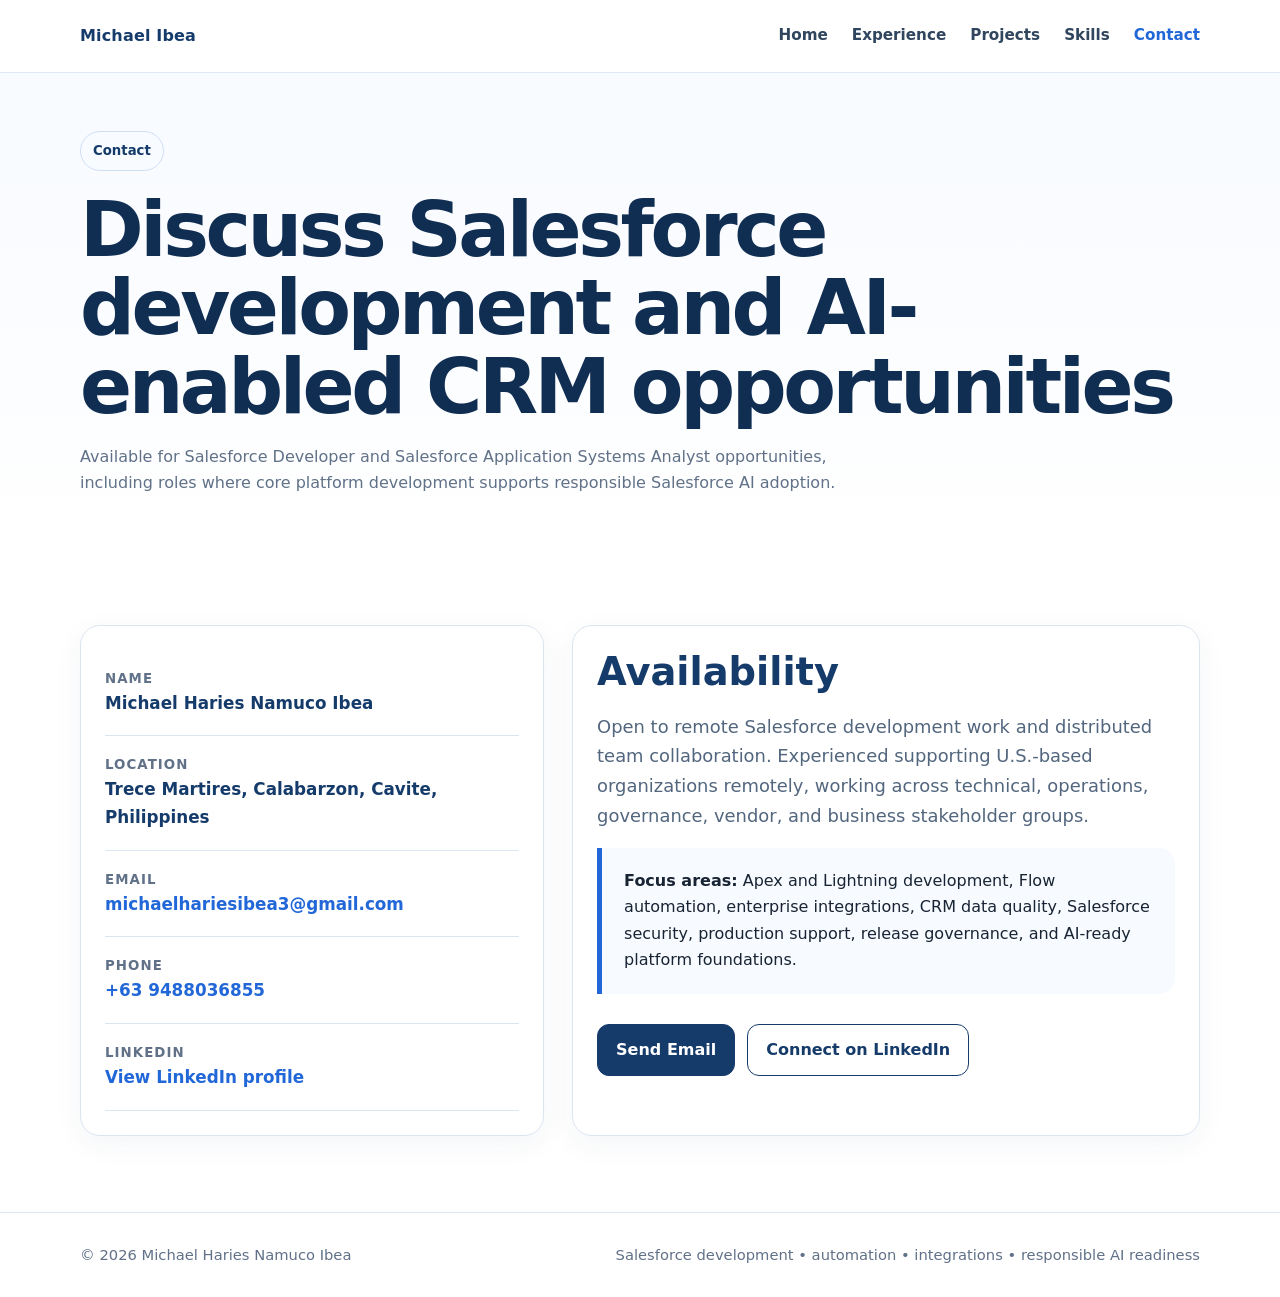
==== contact.html @ 8aca254e "michael-ibea-salesforce-ai-portfolio" ====
<!doctype html>
<html lang="en">
<head>
  <meta charset="utf-8">
  <meta name="viewport" content="width=device-width,initial-scale=1">
  <meta name="description" content="Portfolio of Michael Haries Namuco Ibea, Senior Salesforce Developer and Application Systems Analyst.">
  <title>Contact | Michael Ibea</title>
  <link rel="icon" href="assets/favicon.svg" type="image/svg+xml">
  <link rel="stylesheet" href="assets/style.css">
</head>
<body>

<header class="site-header">
  <div class="container nav">
    <a class="brand" href="index.html">Michael Ibea</a>
    <nav class="nav-links" aria-label="Primary navigation">
      <a class="" href="index.html">Home</a>
      <a class="" href="experience.html">Experience</a>
      <a class="" href="projects.html">Projects</a>
      <a class="" href="skills.html">Skills</a>
      <a class="active" href="contact.html">Contact</a>
    </nav>
  </div>
</header>

<main>
<section class="page-hero"><div class="container"><span class="eyebrow">Contact</span><h1>Discuss Salesforce development and AI-enabled CRM opportunities</h1><p>Available for Salesforce Developer and Salesforce Application Systems Analyst opportunities, including roles where core platform development supports responsible Salesforce AI adoption.</p></div></section>
<section class="section"><div class="container contact-grid">
  <div class="card">
    <div class="contact-item"><small>Name</small><strong>Michael Haries Namuco Ibea</strong></div>
    <div class="contact-item"><small>Location</small><strong>Trece Martires, Calabarzon, Cavite, Philippines</strong></div>
    <div class="contact-item"><small>Email</small><strong><a href="mailto:michaelhariesibea3@gmail.com">michaelhariesibea3@gmail.com</a></strong></div>
    <div class="contact-item"><small>Phone</small><strong><a href="tel:+639488036855">+63 9488036855</a></strong></div>
    <div class="contact-item"><small>LinkedIn</small><strong><a href="https://www.linkedin.com/in/michael-haries-ibea-0baa0a417/" target="_blank" rel="noopener">View LinkedIn profile</a></strong></div>
  </div>
  <div class="card">
    <h2>Availability</h2>
    <p class="lead">Open to remote Salesforce development work and distributed team collaboration. Experienced supporting U.S.-based organizations remotely, working across technical, operations, governance, vendor, and business stakeholder groups.</p>
    <div class="callout"><strong>Focus areas:</strong> Apex and Lightning development, Flow automation, enterprise integrations, CRM data quality, Salesforce security, production support, release governance, and AI-ready platform foundations.</div>
    <div class="actions"><a class="btn btn-primary" href="mailto:michaelhariesibea3@gmail.com">Send Email</a><a class="btn btn-secondary" href="https://www.linkedin.com/in/michael-haries-ibea-0baa0a417/" target="_blank" rel="noopener">Connect on LinkedIn</a></div>
  </div>
</div></section>
</main>


<footer class="footer">
  <div class="container footer-inner">
    <span>© 2026 Michael Haries Namuco Ibea</span>
    <span>Salesforce development • automation • integrations • responsible AI readiness</span>
  </div>
</footer>
</body>
</html>
---- assets/style.css ----
:root{
  --navy:#153b6b;--blue:#2267d8;--ink:#182433;--muted:#607188;--line:#dce6f2;
  --soft:#f5f8fc;--white:#fff;--green:#17876f;--gold:#a86a00;--shadow:0 18px 50px rgba(21,59,107,.10)
}
*{box-sizing:border-box}html{scroll-behavior:smooth}body{margin:0;font-family:Inter,ui-sans-serif,system-ui,-apple-system,BlinkMacSystemFont,"Segoe UI",sans-serif;color:var(--ink);background:#fff;line-height:1.65}
a{color:var(--blue);text-decoration:none}a:hover{text-decoration:underline}
img{max-width:100%}.container{width:min(1120px,calc(100% - 40px));margin:auto}
.site-header{position:sticky;top:0;z-index:20;background:rgba(255,255,255,.94);backdrop-filter:blur(14px);border-bottom:1px solid rgba(220,230,242,.9)}
.nav{display:flex;align-items:center;justify-content:space-between;min-height:72px;gap:20px}.brand{font-weight:800;color:var(--navy);letter-spacing:.01em}
.nav-links{display:flex;gap:24px;flex-wrap:wrap}.nav-links a{color:#30455e;font-weight:650;font-size:.95rem}.nav-links a.active{color:var(--blue)}
.hero{padding:72px 0 54px;background:radial-gradient(circle at 85% 12%,#edf4ff 0,transparent 34%),linear-gradient(180deg,#fff,#f7faff)}
.hero-grid{display:grid;grid-template-columns:1.35fr .65fr;gap:62px;align-items:center}.eyebrow{display:inline-flex;gap:8px;align-items:center;padding:8px 12px;border:1px solid #cfe0f5;background:#f8fbff;border-radius:999px;color:var(--navy);font-weight:750;font-size:.83rem}
h1{font-size:clamp(2.5rem,6vw,5.1rem);line-height:1.02;letter-spacing:-.045em;margin:20px 0 18px;color:#102d52}h2{font-size:clamp(1.7rem,3vw,2.5rem);line-height:1.15;color:#153b6b;margin:0 0 18px}h3{color:#173a64;margin-top:0}
.lead{font-size:1.12rem;color:#52667e;max-width:760px}.hero-meta{display:flex;flex-wrap:wrap;gap:10px;margin:28px 0}.chip{display:inline-flex;padding:8px 11px;border-radius:10px;background:#fff;border:1px solid var(--line);color:#40556d;font-size:.9rem}
.actions{display:flex;gap:12px;flex-wrap:wrap;margin-top:30px}.btn{display:inline-flex;align-items:center;justify-content:center;padding:12px 18px;border-radius:12px;font-weight:750;border:1px solid var(--navy)}.btn-primary{background:var(--navy);color:white}.btn-secondary{background:#fff;color:var(--navy)}
.photo-wrap{position:relative}.profile-photo{display:block;width:100%;aspect-ratio:1/1;object-fit:cover;border-radius:28px;box-shadow:var(--shadow);border:8px solid #fff}.status-card{position:absolute;left:-28px;bottom:28px;background:#fff;border:1px solid var(--line);border-radius:16px;padding:14px 16px;box-shadow:var(--shadow);max-width:230px}.status-card b{display:block;color:var(--green)}
.section{padding:76px 0}.section-soft{background:var(--soft)}.section-head{display:flex;justify-content:space-between;align-items:end;gap:24px;margin-bottom:28px}.section-head p{max-width:640px;color:var(--muted);margin:0}
.grid-2{display:grid;grid-template-columns:repeat(2,1fr);gap:22px}.grid-3{display:grid;grid-template-columns:repeat(3,1fr);gap:22px}.grid-4{display:grid;grid-template-columns:repeat(4,1fr);gap:18px}
.card{background:#fff;border:1px solid var(--line);border-radius:20px;padding:24px;box-shadow:0 8px 30px rgba(21,59,107,.05)}.card p:last-child{margin-bottom:0}.kpi strong{display:block;font-size:2.1rem;color:var(--navy);line-height:1}.kpi span{display:block;color:var(--muted);margin-top:10px}
.visual{border-radius:24px;overflow:hidden;border:1px solid var(--line);background:#fff}.visual img{width:100%;display:block}
.page-hero{padding:58px 0 36px;background:linear-gradient(180deg,#f7faff,#fff)}.page-hero p{max-width:780px;color:var(--muted)}
.timeline{position:relative}.timeline:before{content:"";position:absolute;left:15px;top:12px;bottom:12px;width:2px;background:#d7e3f0}.role{position:relative;padding-left:54px;margin-bottom:30px}.role:before{content:"";position:absolute;left:7px;top:11px;width:18px;height:18px;border-radius:50%;background:var(--blue);border:4px solid #edf4ff}.role-head{display:flex;justify-content:space-between;gap:20px;align-items:start}.role-meta{color:var(--muted);font-size:.93rem}.tag-row{display:flex;flex-wrap:wrap;gap:8px;margin-top:14px}.tag{font-size:.8rem;font-weight:700;color:#315a88;background:#eef5fd;border:1px solid #d5e5f7;padding:6px 9px;border-radius:999px}
ul.clean{padding-left:20px;margin:16px 0 0}ul.clean li{margin:7px 0}
.project-card{display:flex;flex-direction:column}.project-card .label{font-size:.78rem;text-transform:uppercase;letter-spacing:.1em;color:var(--blue);font-weight:800}.project-card h3{font-size:1.25rem;margin:8px 0 10px}.project-card dl{margin:0}.project-card dt{font-weight:800;color:#244d7d;margin-top:12px}.project-card dd{margin:3px 0 0;color:#5b6f86}
.skill-group h3{margin-bottom:10px}.skill-list{display:flex;flex-wrap:wrap;gap:9px}.skill-list span{padding:8px 10px;background:#f7faff;border:1px solid var(--line);border-radius:9px;color:#435970;font-size:.9rem}
.contact-grid{display:grid;grid-template-columns:.85fr 1.15fr;gap:28px}.contact-item{padding:18px 0;border-bottom:1px solid var(--line)}.contact-item small{display:block;text-transform:uppercase;letter-spacing:.08em;color:var(--muted);font-weight:800}.contact-item strong{font-size:1.05rem;color:var(--navy)}
.footer{padding:30px 0;border-top:1px solid var(--line);color:var(--muted);font-size:.92rem}.footer-inner{display:flex;justify-content:space-between;gap:20px;flex-wrap:wrap}
.callout{border-left:5px solid var(--blue);background:#f7faff;padding:20px 22px;border-radius:0 16px 16px 0}
@media(max-width:850px){.hero-grid,.contact-grid,.grid-3,.grid-4{grid-template-columns:1fr}.grid-2{grid-template-columns:1fr}.photo-wrap{max-width:540px}.status-card{left:16px}.role-head{display:block}.nav{align-items:flex-start;padding:16px 0}.nav-links{gap:13px 18px}}
@media(max-width:560px){.container{width:min(100% - 28px,1120px)}.hero{padding-top:45px}.nav{display:block}.nav-links{margin-top:10px}.section{padding:54px 0}.card{padding:20px}h1{font-size:2.65rem}}
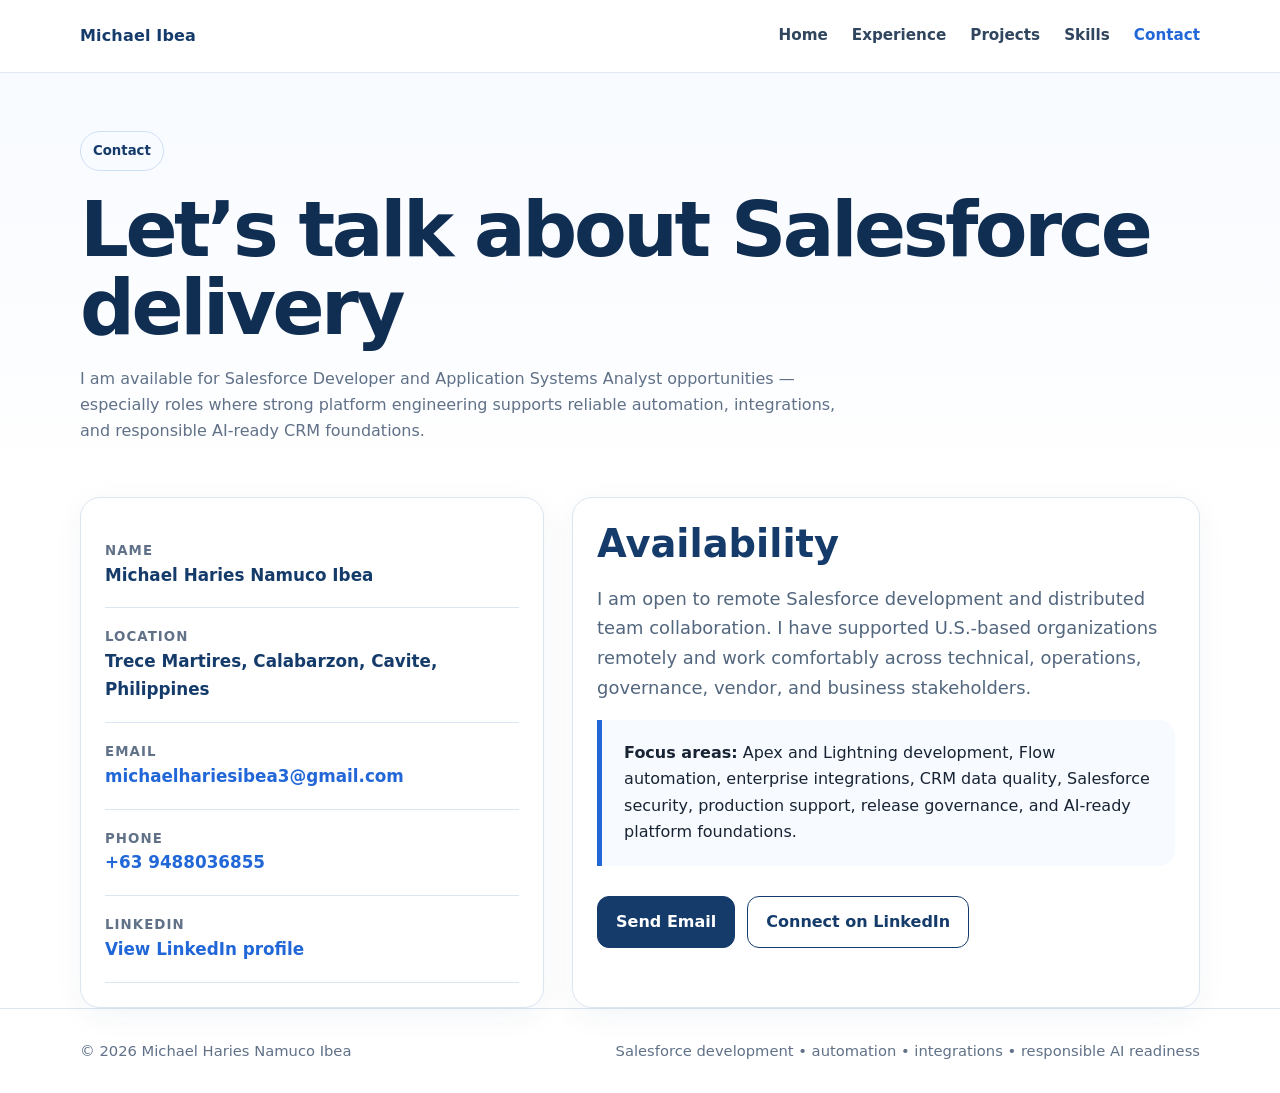
==== commit c3c2318f: "Rewrite portfolio in first person with solution-focused project and experience stories. Remove JD-fi" ====
--- a/contact.html
+++ b/contact.html
@@ -24,7 +24,7 @@
 </header>
 
 <main>
-<section class="page-hero"><div class="container"><span class="eyebrow">Contact</span><h1>Discuss Salesforce development and AI-enabled CRM opportunities</h1><p>Available for Salesforce Developer and Salesforce Application Systems Analyst opportunities, including roles where core platform development supports responsible Salesforce AI adoption.</p></div></section>
+<section class="page-hero"><div class="container"><span class="eyebrow">Contact</span><h1>Let’s talk about Salesforce delivery</h1><p>I am available for Salesforce Developer and Application Systems Analyst opportunities — especially roles where strong platform engineering supports reliable automation, integrations, and responsible AI-ready CRM foundations.</p></div></section
 <section class="section"><div class="container contact-grid">
   <div class="card">
     <div class="contact-item"><small>Name</small><strong>Michael Haries Namuco Ibea</strong></div>
@@ -35,7 +35,7 @@
   </div>
   <div class="card">
     <h2>Availability</h2>
-    <p class="lead">Open to remote Salesforce development work and distributed team collaboration. Experienced supporting U.S.-based organizations remotely, working across technical, operations, governance, vendor, and business stakeholder groups.</p>
+    <p class="lead">I am open to remote Salesforce development and distributed team collaboration. I have supported U.S.-based organizations remotely and work comfortably across technical, operations, governance, vendor, and business stakeholders.</p>
     <div class="callout"><strong>Focus areas:</strong> Apex and Lightning development, Flow automation, enterprise integrations, CRM data quality, Salesforce security, production support, release governance, and AI-ready platform foundations.</div>
     <div class="actions"><a class="btn btn-primary" href="mailto:michaelhariesibea3@gmail.com">Send Email</a><a class="btn btn-secondary" href="https://www.linkedin.com/in/michael-haries-ibea-0baa0a417/" target="_blank" rel="noopener">Connect on LinkedIn</a></div>
   </div>
--- a/assets/style.css
+++ b/assets/style.css
@@ -14,7 +14,7 @@
 h1{font-size:clamp(2.5rem,6vw,5.1rem);line-height:1.02;letter-spacing:-.045em;margin:20px 0 18px;color:#102d52}h2{font-size:clamp(1.7rem,3vw,2.5rem);line-height:1.15;color:#153b6b;margin:0 0 18px}h3{color:#173a64;margin-top:0}
 .lead{font-size:1.12rem;color:#52667e;max-width:760px}.hero-meta{display:flex;flex-wrap:wrap;gap:10px;margin:28px 0}.chip{display:inline-flex;padding:8px 11px;border-radius:10px;background:#fff;border:1px solid var(--line);color:#40556d;font-size:.9rem}
 .actions{display:flex;gap:12px;flex-wrap:wrap;margin-top:30px}.btn{display:inline-flex;align-items:center;justify-content:center;padding:12px 18px;border-radius:12px;font-weight:750;border:1px solid var(--navy)}.btn-primary{background:var(--navy);color:white}.btn-secondary{background:#fff;color:var(--navy)}
-.photo-wrap{position:relative}.profile-photo{display:block;width:100%;aspect-ratio:1/1;object-fit:cover;border-radius:28px;box-shadow:var(--shadow);border:8px solid #fff}.status-card{position:absolute;left:-28px;bottom:28px;background:#fff;border:1px solid var(--line);border-radius:16px;padding:14px 16px;box-shadow:var(--shadow);max-width:230px}.status-card b{display:block;color:var(--green)}
+.photo-wrap{display:flex;flex-direction:column;gap:16px}.profile-photo{display:block;width:100%;aspect-ratio:1/1;object-fit:cover;border-radius:28px;box-shadow:var(--shadow);border:8px solid #fff}.status-card{background:#fff;border:1px solid var(--line);border-radius:16px;padding:14px 16px;box-shadow:var(--shadow)}.status-card b{display:block;color:var(--green)}
 .section{padding:76px 0}.section-soft{background:var(--soft)}.section-head{display:flex;justify-content:space-between;align-items:end;gap:24px;margin-bottom:28px}.section-head p{max-width:640px;color:var(--muted);margin:0}
 .grid-2{display:grid;grid-template-columns:repeat(2,1fr);gap:22px}.grid-3{display:grid;grid-template-columns:repeat(3,1fr);gap:22px}.grid-4{display:grid;grid-template-columns:repeat(4,1fr);gap:18px}
 .card{background:#fff;border:1px solid var(--line);border-radius:20px;padding:24px;box-shadow:0 8px 30px rgba(21,59,107,.05)}.card p:last-child{margin-bottom:0}.kpi strong{display:block;font-size:2.1rem;color:var(--navy);line-height:1}.kpi span{display:block;color:var(--muted);margin-top:10px}
@@ -22,10 +22,11 @@
 .page-hero{padding:58px 0 36px;background:linear-gradient(180deg,#f7faff,#fff)}.page-hero p{max-width:780px;color:var(--muted)}
 .timeline{position:relative}.timeline:before{content:"";position:absolute;left:15px;top:12px;bottom:12px;width:2px;background:#d7e3f0}.role{position:relative;padding-left:54px;margin-bottom:30px}.role:before{content:"";position:absolute;left:7px;top:11px;width:18px;height:18px;border-radius:50%;background:var(--blue);border:4px solid #edf4ff}.role-head{display:flex;justify-content:space-between;gap:20px;align-items:start}.role-meta{color:var(--muted);font-size:.93rem}.tag-row{display:flex;flex-wrap:wrap;gap:8px;margin-top:14px}.tag{font-size:.8rem;font-weight:700;color:#315a88;background:#eef5fd;border:1px solid #d5e5f7;padding:6px 9px;border-radius:999px}
 ul.clean{padding-left:20px;margin:16px 0 0}ul.clean li{margin:7px 0}
+.role-context{margin:14px 0 0;color:#3f5570;font-weight:650}.role-story{margin:12px 0 0;color:#5b6f86}.focus-block{margin-top:16px;padding:16px 18px;background:#f7faff;border:1px solid #e3edf8;border-radius:14px}.focus-block h4{margin:0 0 4px;color:#173a64;font-size:1rem}.focus-block .clean{margin-top:10px}
 .project-card{display:flex;flex-direction:column}.project-card .label{font-size:.78rem;text-transform:uppercase;letter-spacing:.1em;color:var(--blue);font-weight:800}.project-card h3{font-size:1.25rem;margin:8px 0 10px}.project-card dl{margin:0}.project-card dt{font-weight:800;color:#244d7d;margin-top:12px}.project-card dd{margin:3px 0 0;color:#5b6f86}
 .skill-group h3{margin-bottom:10px}.skill-list{display:flex;flex-wrap:wrap;gap:9px}.skill-list span{padding:8px 10px;background:#f7faff;border:1px solid var(--line);border-radius:9px;color:#435970;font-size:.9rem}
 .contact-grid{display:grid;grid-template-columns:.85fr 1.15fr;gap:28px}.contact-item{padding:18px 0;border-bottom:1px solid var(--line)}.contact-item small{display:block;text-transform:uppercase;letter-spacing:.08em;color:var(--muted);font-weight:800}.contact-item strong{font-size:1.05rem;color:var(--navy)}
 .footer{padding:30px 0;border-top:1px solid var(--line);color:var(--muted);font-size:.92rem}.footer-inner{display:flex;justify-content:space-between;gap:20px;flex-wrap:wrap}
 .callout{border-left:5px solid var(--blue);background:#f7faff;padding:20px 22px;border-radius:0 16px 16px 0}
-@media(max-width:850px){.hero-grid,.contact-grid,.grid-3,.grid-4{grid-template-columns:1fr}.grid-2{grid-template-columns:1fr}.photo-wrap{max-width:540px}.status-card{left:16px}.role-head{display:block}.nav{align-items:flex-start;padding:16px 0}.nav-links{gap:13px 18px}}
+@media(max-width:850px){.hero-grid,.contact-grid,.grid-3,.grid-4{grid-template-columns:1fr}.grid-2{grid-template-columns:1fr}.photo-wrap{max-width:540px}.role-head{display:block}.nav{align-items:flex-start;padding:16px 0}.nav-links{gap:13px 18px}}
 @media(max-width:560px){.container{width:min(100% - 28px,1120px)}.hero{padding-top:45px}.nav{display:block}.nav-links{margin-top:10px}.section{padding:54px 0}.card{padding:20px}h1{font-size:2.65rem}}
